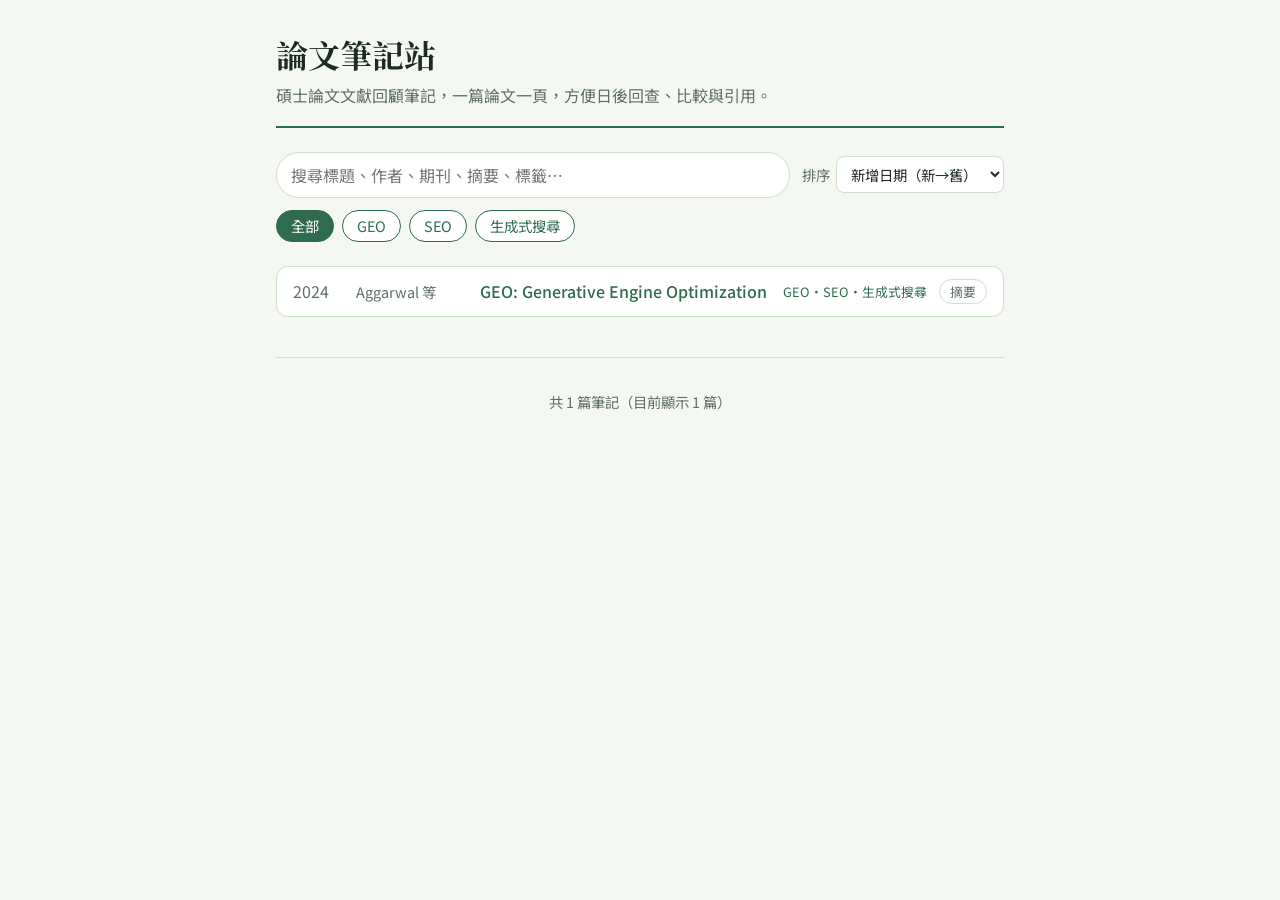
==== index.html @ 640a4128 "調整：建立網站架構（首頁、樣式、模板、抽屜選單）" ====
<!DOCTYPE html>
<html lang="zh-Hant">
<head>
  <meta charset="UTF-8">
  <meta name="viewport" content="width=device-width, initial-scale=1">
  <title>論文筆記站</title>
  <link rel="stylesheet" href="assets/style.css">
</head>
<body>
  <div class="container">
    <header class="site-header">
      <h1 class="site-title">論文筆記站</h1>
      <p class="site-intro">碩士論文文獻回顧筆記，一篇論文一頁，方便日後回查、比較與引用。</p>
    </header>

    <div class="toolbar">
      <input class="search-input" id="search-input" type="search" placeholder="搜尋標題、作者、期刊、摘要、標籤…" aria-label="搜尋筆記">
      <label class="sort-label">排序
        <select class="sort-select" id="sort-select">
          <option value="added">新增日期（新→舊）</option>
          <option value="year-desc">出版年份（新→舊）</option>
          <option value="year-asc">出版年份（舊→新）</option>
          <option value="title">標題（A→Z）</option>
        </select>
      </label>
    </div>

    <nav class="filter-bar" id="filter-bar" aria-label="標籤篩選"></nav>

    <main>
      <ul class="note-list" id="note-list">
        <li class="empty-message">筆記載入中……</li>
      </ul>
    </main>

    <footer class="site-footer">
      <p id="note-count"></p>
    </footer>
  </div>

  <script>
    (function () {
      var listEl = document.getElementById("note-list");
      var filterEl = document.getElementById("filter-bar");
      var countEl = document.getElementById("note-count");
      var searchEl = document.getElementById("search-input");
      var sortEl = document.getElementById("sort-select");
      var STORE_KEY = "paper-notes-home";
      var notes = [];
      var state = loadState();

      searchEl.value = state.query;
      sortEl.value = state.sort;

      function loadState() {
        var fallback = { query: "", tag: "全部", sort: "added" };
        try {
          var saved = JSON.parse(sessionStorage.getItem(STORE_KEY));
          return saved ? Object.assign(fallback, saved) : fallback;
        } catch (e) {
          return fallback;
        }
      }

      function saveState() {
        try { sessionStorage.setItem(STORE_KEY, JSON.stringify(state)); } catch (e) {}
      }

      function escapeHtml(value) {
        return String(value == null ? "" : value)
          .replace(/&/g, "&amp;")
          .replace(/</g, "&lt;")
          .replace(/>/g, "&gt;")
          .replace(/"/g, "&quot;")
          .replace(/'/g, "&#39;");
      }

      function firstAuthor(authors) {
        var parts = String(authors || "待補").split(",");
        var name = parts[0].trim();
        return parts.length > 2 ? name + " 等" : name;
      }

      function compare(a, b) {
        var ya = a.year == null ? -Infinity : a.year;
        var yb = b.year == null ? -Infinity : b.year;
        if (state.sort === "year-desc") return yb - ya || String(b.added).localeCompare(String(a.added));
        if (state.sort === "year-asc") return ya - yb || String(b.added).localeCompare(String(a.added));
        if (state.sort === "title") return String(a.title).localeCompare(String(b.title));
        return String(b.added).localeCompare(String(a.added));
      }

      function matches(note) {
        if (state.tag !== "全部" && (note.tags || []).indexOf(state.tag) === -1) return false;
        var q = state.query.trim().toLowerCase();
        if (!q) return true;
        var haystack = [note.title, note.authors, note.year, note.venue, note.summary, (note.tags || []).join(" ")]
          .join(" ").toLowerCase();
        return q.split(/\s+/).every(function (word) { return haystack.indexOf(word) !== -1; });
      }

      function renderFilters() {
        var tags = [];
        notes.forEach(function (note) {
          (note.tags || []).forEach(function (tag) {
            if (tags.indexOf(tag) === -1) tags.push(tag);
          });
        });
        if (state.tag !== "全部" && tags.indexOf(state.tag) === -1) state.tag = "全部";
        filterEl.innerHTML = "";
        ["全部"].concat(tags).forEach(function (tag) {
          var btn = document.createElement("button");
          btn.type = "button";
          btn.className = "filter-btn" + (tag === state.tag ? " is-active" : "");
          btn.setAttribute("aria-pressed", tag === state.tag ? "true" : "false");
          btn.textContent = tag;
          btn.addEventListener("click", function () {
            state.tag = tag;
            saveState();
            renderFilters();
            renderNotes();
          });
          filterEl.appendChild(btn);
        });
      }

      function renderNotes() {
        var shown = notes.filter(matches).sort(compare);
        countEl.textContent = "共 " + notes.length + " 篇筆記（目前顯示 " + shown.length + " 篇）";
        if (shown.length === 0) {
          listEl.innerHTML = '<li class="empty-message">' +
            (notes.length === 0 ? "目前沒有筆記。" : "找不到符合條件的筆記。") + "</li>";
          return;
        }
        listEl.innerHTML = shown.map(function (note, i) {
          var year = note.year == null ? "待補" : note.year;
          var href = "notes/" + encodeURIComponent(note.slug) + ".html";
          var detailId = "detail-" + i;
          return (
            '<li class="note-row">' +
              '<div class="note-row-main">' +
                '<span class="note-year">' + escapeHtml(year) + "</span>" +
                '<span class="note-author">' + escapeHtml(firstAuthor(note.authors)) + "</span>" +
                '<a class="note-title-link" href="' + href + '" title="' + escapeHtml(note.title) + '">' + escapeHtml(note.title) + "</a>" +
                '<span class="note-row-tags">' + escapeHtml((note.tags || []).join("・")) + "</span>" +
                '<button type="button" class="note-row-toggle" aria-expanded="false" aria-controls="' + detailId + '">摘要</button>' +
              "</div>" +
              '<div class="note-row-detail" id="' + detailId + '" hidden>' +
                "<p>" + escapeHtml(note.summary) + "</p>" +
                '<p class="note-detail-meta">' + escapeHtml(note.authors) + "（" + escapeHtml(year) + "）．" + escapeHtml(note.venue) + "</p>" +
                '<a href="' + href + '">閱讀筆記 →</a>' +
              "</div>" +
            "</li>"
          );
        }).join("");
      }

      // 點整列（標題連結以外）即可展開／收合摘要
      listEl.addEventListener("click", function (e) {
        if (e.target.closest("a")) return;
        var main = e.target.closest(".note-row-main");
        if (!main) return;
        var btn = main.querySelector(".note-row-toggle");
        var detail = document.getElementById(btn.getAttribute("aria-controls"));
        var open = btn.getAttribute("aria-expanded") === "true";
        btn.setAttribute("aria-expanded", open ? "false" : "true");
        btn.textContent = open ? "摘要" : "收合";
        detail.hidden = open;
      });

      searchEl.addEventListener("input", function () {
        state.query = searchEl.value;
        saveState();
        renderNotes();
      });

      sortEl.addEventListener("change", function () {
        state.sort = sortEl.value;
        saveState();
        renderNotes();
      });

      fetch("data/notes.json")
        .then(function (res) {
          if (!res.ok) throw new Error(res.status);
          return res.json();
        })
        .then(function (data) {
          notes = data;
          renderFilters();
          renderNotes();
        })
        .catch(function () {
          listEl.innerHTML = '<li class="empty-message">無法讀取 data/notes.json。請用本機伺服器預覽（python3 -m http.server 8000）。</li>';
        });
    })();
  </script>
</body>
</html>
---- assets/style.css ----
/* 論文筆記站 — 全站樣式（森林綠）
   所有顏色只在 :root 定義，其他地方一律使用變數。 */

@import url("https://fonts.googleapis.com/css2?family=Noto+Sans+TC:wght@400;500;700&family=Noto+Serif+TC:wght@600;700&display=swap");

:root {
  --bg: #F5F7F2;        /* 頁面背景（淺綠灰） */
  --text: #1E2B24;      /* 內文文字（墨黑綠） */
  --accent: #2F6B4F;    /* 標題裝飾、連結、標籤、按鈕（森林綠） */
  --highlight: #DCEBD8; /* 螢光標示，只用在關鍵句 */
  --card: #FFFFFF;      /* 卡片背景 */
  --muted: #5F6F66;     /* 次要文字（日期、期刊名） */
  --border: #CFE0CB;    /* 卡片細邊框（淡綠） */
  --overlay: rgba(30, 43, 36, 0.35); /* 抽屜開啟時的遮罩（--text 半透明） */

  --font-serif: "Noto Serif TC", "Songti TC", serif;
  --font-sans: "Noto Sans TC", "Microsoft JhengHei", "PingFang TC", sans-serif;
  --radius: 12px;
  --content-width: 760px;
}

*,
*::before,
*::after {
  box-sizing: border-box;
}

html {
  -webkit-text-size-adjust: 100%;
}

body {
  margin: 0;
  background: var(--bg);
  color: var(--text);
  font-family: var(--font-sans);
  font-size: 16px;
  line-height: 1.8;
  overflow-wrap: anywhere;
}

.container {
  max-width: var(--content-width);
  margin: 0 auto;
  padding: 32px 16px 48px;
}

h1,
h2,
h3 {
  font-family: var(--font-serif);
  line-height: 1.4;
  color: var(--text);
}

a {
  color: var(--accent);
  text-decoration: underline;
  text-underline-offset: 3px;
}

a:hover {
  text-decoration-thickness: 2px;
}

mark {
  background: var(--highlight);
  color: inherit;
  padding: 0 2px;
  border-radius: 3px;
}

/* ---------- 頁首／頁尾 ---------- */

.site-header {
  margin-bottom: 24px;
  padding-bottom: 16px;
  border-bottom: 2px solid var(--accent);
}

.site-title {
  margin: 0;
  font-size: 2rem;
}

.site-intro {
  margin: 4px 0 0;
  color: var(--muted);
}

.site-footer {
  margin-top: 40px;
  padding-top: 16px;
  border-top: 1px solid var(--border);
  color: var(--muted);
  font-size: 0.9rem;
  text-align: center;
}

/* ---------- 標籤 ---------- */

.tag-list {
  display: flex;
  flex-wrap: wrap;
  gap: 8px;
  margin: 0;
  padding: 0;
  list-style: none;
}

.tag {
  display: inline-block;
  padding: 0 10px;
  border: 1px solid var(--accent);
  border-radius: 999px;
  color: var(--accent);
  font-size: 0.85rem;
  line-height: 1.8;
}

/* ---------- 首頁：篩選列 ---------- */

.filter-bar {
  display: flex;
  flex-wrap: wrap;
  gap: 8px;
  margin-bottom: 24px;
}

.filter-btn {
  padding: 2px 14px;
  border: 1px solid var(--accent);
  border-radius: 999px;
  background: var(--card);
  color: var(--accent);
  font: inherit;
  font-size: 0.9rem;
  cursor: pointer;
}

.filter-btn.is-active {
  background: var(--accent);
  color: var(--card);
}

/* ---------- 首頁：搜尋與排序 ---------- */

.toolbar {
  display: flex;
  flex-wrap: wrap;
  gap: 8px 12px;
  align-items: center;
  margin-bottom: 12px;
}

.search-input {
  flex: 1 1 240px;
  min-width: 0;
  padding: 8px 14px;
  border: 1px solid var(--border);
  border-radius: 999px;
  background: var(--card);
  color: var(--text);
  font: inherit;
}

.search-input:focus,
.sort-select:focus {
  outline: 2px solid var(--accent);
  outline-offset: 1px;
}

.sort-label {
  display: inline-flex;
  align-items: center;
  gap: 6px;
  color: var(--muted);
  font-size: 0.9rem;
  white-space: nowrap;
}

.sort-select {
  padding: 6px 10px;
  border: 1px solid var(--border);
  border-radius: 8px;
  background: var(--card);
  color: var(--text);
  font: inherit;
  font-size: 0.9rem;
}

/* ---------- 首頁：精簡列表 ---------- */

.note-list {
  margin: 0;
  padding: 0;
  list-style: none;
  background: var(--card);
  border: 1px solid var(--border);
  border-radius: var(--radius);
}

.note-row {
  border-bottom: 1px solid var(--border);
}

.note-row:last-child {
  border-bottom: 0;
}

.note-row-main {
  display: grid;
  grid-template-columns: 3.2em 7em minmax(0, 1fr) auto auto;
  gap: 12px;
  align-items: center;
  padding: 10px 16px;
  cursor: pointer;
}

.note-row-main:hover {
  background: var(--bg);
}

.note-year {
  color: var(--muted);
  font-variant-numeric: tabular-nums;
}

.note-author {
  overflow: hidden;
  color: var(--muted);
  font-size: 0.9rem;
  white-space: nowrap;
  text-overflow: ellipsis;
}

.note-title-link {
  overflow: hidden;
  font-weight: 500;
  white-space: nowrap;
  text-overflow: ellipsis;
  text-decoration: none;
}

.note-title-link:hover {
  text-decoration: underline;
}

.note-row-tags {
  max-width: 12em;
  overflow: hidden;
  color: var(--accent);
  font-size: 0.8rem;
  white-space: nowrap;
  text-overflow: ellipsis;
}

.note-row-toggle {
  padding: 0 10px;
  border: 1px solid var(--border);
  border-radius: 999px;
  background: var(--card);
  color: var(--muted);
  font: inherit;
  font-size: 0.8rem;
  cursor: pointer;
}

.note-row-toggle[aria-expanded="true"] {
  border-color: var(--accent);
  color: var(--accent);
}

.note-row-detail {
  padding: 4px 16px 14px calc(16px + 3.2em + 12px);
}

.note-row-detail[hidden] {
  display: none;
}

.note-row-detail p {
  margin: 0 0 6px;
}

.note-row-detail .tag-list {
  margin: 8px 0;
}

.note-detail-meta {
  color: var(--muted);
  font-size: 0.9rem;
}

.empty-message {
  margin: 0;
  padding: 16px;
  color: var(--muted);
}

/* ---------- 筆記頁 ---------- */

.back-link {
  display: inline-block;
  margin-bottom: 16px;
}

.info-card {
  padding: 24px 20px;
  margin-bottom: 32px;
  background: var(--card);
  border: 1px solid var(--border);
  border-radius: var(--radius);
}

.info-card .note-title {
  margin: 0 0 16px;
  font-size: 1.5rem;
}

.info-list {
  display: grid;
  grid-template-columns: max-content 1fr;
  gap: 4px 16px;
  margin: 0 0 16px;
}

.info-list dt {
  color: var(--muted);
}

.info-list dd {
  margin: 0;
}

.note-section {
  margin-bottom: 32px;
}

.note-section h2 {
  margin: 0 0 8px;
  padding-left: 12px;
  border-left: 4px solid var(--accent);
  font-size: 1.3rem;
}

.note-section p {
  margin: 0 0 12px;
}

.note-section ul,
.note-section ol {
  margin: 0 0 12px;
  padding-left: 1.4em;
}

.note-section li {
  margin-bottom: 6px;
}

.page-ref {
  color: var(--muted);
  font-size: 0.9rem;
  white-space: nowrap;
}

.ai-draft-label {
  color: var(--muted);
  font-weight: 500;
}

/* ---------- 筆記頁：側邊抽屜選單 ---------- */

.drawer-toggle {
  position: fixed;
  top: 16px;
  right: 16px;
  z-index: 10;
  display: inline-flex;
  align-items: center;
  gap: 8px;
  padding: 4px 14px;
  border: 1px solid var(--accent);
  border-radius: 999px;
  background: var(--card);
  color: var(--accent);
  font: inherit;
  font-size: 0.9rem;
  cursor: pointer;
}

.drawer-toggle-icon,
.drawer-toggle-icon::before,
.drawer-toggle-icon::after {
  display: block;
  width: 14px;
  height: 2px;
  background: var(--accent);
}

.drawer-toggle-icon {
  position: relative;
}

.drawer-toggle-icon::before,
.drawer-toggle-icon::after {
  content: "";
  position: absolute;
  left: 0;
}

.drawer-toggle-icon::before {
  top: -5px;
}

.drawer-toggle-icon::after {
  top: 5px;
}

.drawer-overlay {
  position: fixed;
  inset: 0;
  z-index: 20;
  background: var(--overlay);
}

.drawer {
  position: fixed;
  top: 0;
  bottom: 0;
  right: 0;
  z-index: 30;
  width: min(320px, 85vw);
  padding: 16px 20px 32px;
  overflow-y: auto;
  background: var(--bg);
  border-left: 1px solid var(--border);
  /* 全站唯一的動畫：抽屜從右側滑入（使用者指定） */
  visibility: hidden;
  transform: translateX(100%);
  transition: transform 0.25s ease, visibility 0s linear 0.25s;
}

.drawer.is-open {
  visibility: visible;
  transform: translateX(0);
  transition: transform 0.25s ease, visibility 0s linear 0s;
}

@media (prefers-reduced-motion: reduce) {
  .drawer,
  .drawer.is-open {
    transition: none;
  }
}

.drawer-overlay[hidden] {
  display: none;
}

body.drawer-open {
  overflow: hidden;
}

.drawer-header {
  display: flex;
  align-items: center;
  justify-content: space-between;
  padding-bottom: 12px;
  margin-bottom: 12px;
  border-bottom: 2px solid var(--accent);
}

.drawer-title {
  font-family: var(--font-serif);
  font-weight: 700;
  font-size: 1.1rem;
}

.drawer-close {
  padding: 0 10px;
  border: 1px solid var(--border);
  border-radius: 999px;
  background: var(--card);
  color: var(--muted);
  font: inherit;
  font-size: 0.85rem;
  cursor: pointer;
}

.drawer-home {
  display: inline-block;
  margin-bottom: 8px;
}

.drawer-heading {
  margin: 16px 0 4px;
  color: var(--muted);
  font-family: var(--font-sans);
  font-size: 0.85rem;
  font-weight: 500;
}

.drawer-list {
  margin: 0;
  padding-left: 1.4em;
}

.drawer-notes {
  padding-left: 0;
  list-style: none;
}

.drawer-list li {
  margin-bottom: 4px;
}

.drawer-notes li {
  margin-bottom: 10px;
  line-height: 1.5;
}

.drawer-list a {
  text-decoration: none;
}

.drawer-list a:hover {
  text-decoration: underline;
}

.drawer-current {
  display: block;
  padding-left: 8px;
  border-left: 3px solid var(--accent);
  font-weight: 500;
}

.drawer-note-meta {
  display: block;
  color: var(--muted);
  font-size: 0.8rem;
  font-weight: 400;
}

.drawer-muted {
  color: var(--muted);
}

.note-section {
  scroll-margin-top: 64px;
}

/* ---------- 手機 ---------- */

@media (max-width: 480px) {
  .container {
    padding-top: 24px;
  }

  .site-title {
    font-size: 1.6rem;
  }

  .info-card .note-title {
    font-size: 1.3rem;
  }

  .info-list {
    grid-template-columns: 1fr;
    gap: 0;
  }

  .info-list dd {
    margin-bottom: 8px;
  }
}

@media (max-width: 640px) {
  .note-row-main {
    grid-template-columns: auto minmax(0, 1fr) auto;
    grid-template-areas:
      "year author toggle"
      "title title title"
      "tags tags tags";
    gap: 2px 10px;
    padding: 12px 14px;
  }

  .note-year { grid-area: year; }
  .note-author { grid-area: author; }
  .note-row-toggle { grid-area: toggle; }

  .note-title-link {
    grid-area: title;
    white-space: normal;
  }

  .note-row-tags {
    grid-area: tags;
    max-width: none;
  }

  .note-row-detail {
    padding: 0 14px 14px;
  }
}
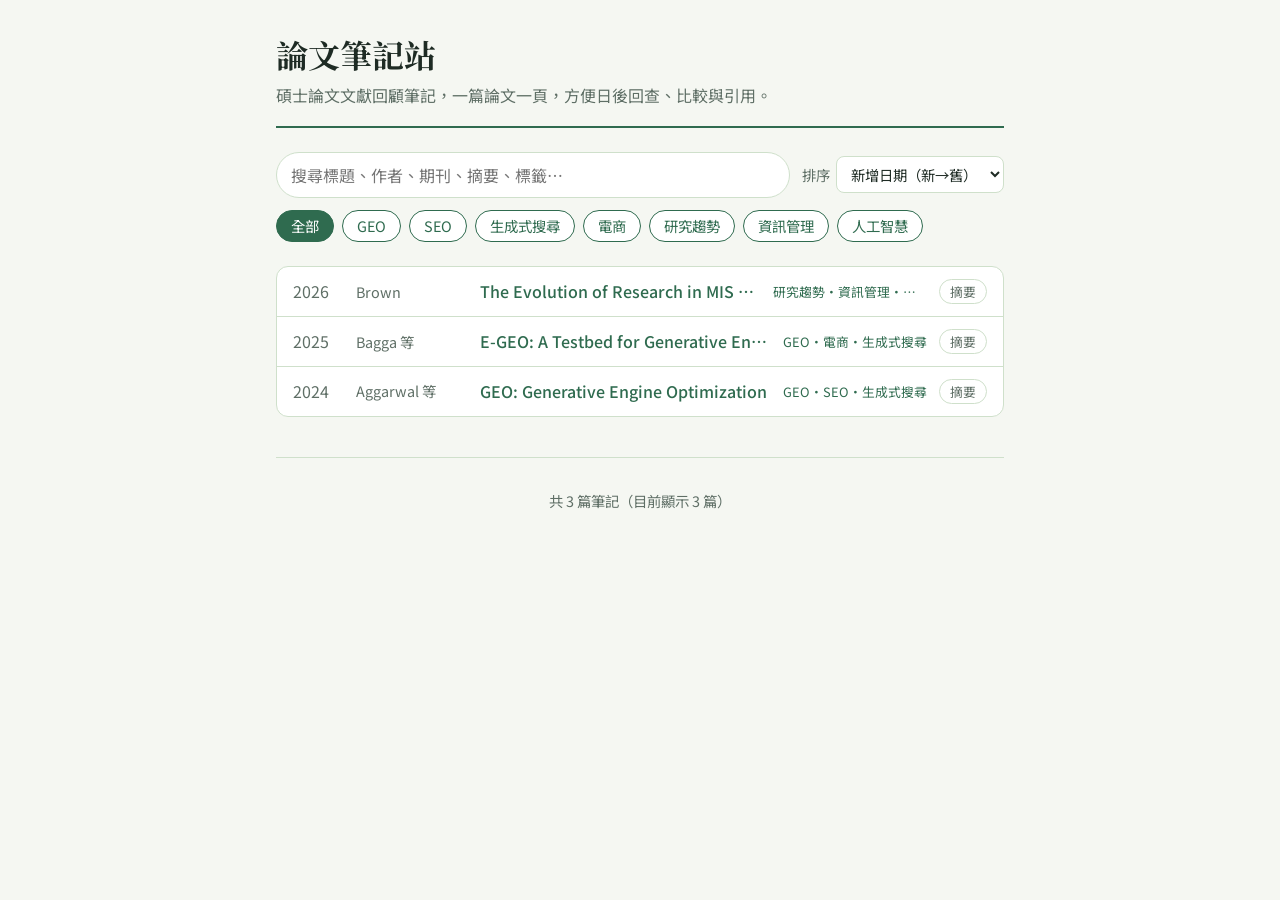
==== commit 458cf525: "調整：新增日期相同時依 notes.json 順序排序（後者較新） 首頁與筆記頁側邊抽屜「所有筆記」一致套用。  Co-Authored-By: Claude Opus 5.5 <noreply@an" ====
--- a/index.html
+++ b/index.html
@@ -81,13 +81,18 @@
         return parts.length > 2 ? name + " 等" : name;
       }
 
+      // 新增日期新→舊；同一天時，notes.json 中越後面的越新
+      function newerFirst(a, b) {
+        return String(b.added).localeCompare(String(a.added)) || notes.indexOf(b) - notes.indexOf(a);
+      }
+
       function compare(a, b) {
         var ya = a.year == null ? -Infinity : a.year;
         var yb = b.year == null ? -Infinity : b.year;
-        if (state.sort === "year-desc") return yb - ya || String(b.added).localeCompare(String(a.added));
-        if (state.sort === "year-asc") return ya - yb || String(b.added).localeCompare(String(a.added));
+        if (state.sort === "year-desc") return yb - ya || newerFirst(a, b);
+        if (state.sort === "year-asc") return ya - yb || newerFirst(a, b);
         if (state.sort === "title") return String(a.title).localeCompare(String(b.title));
-        return String(b.added).localeCompare(String(a.added));
+        return newerFirst(a, b);
       }
 
       function matches(note) {
